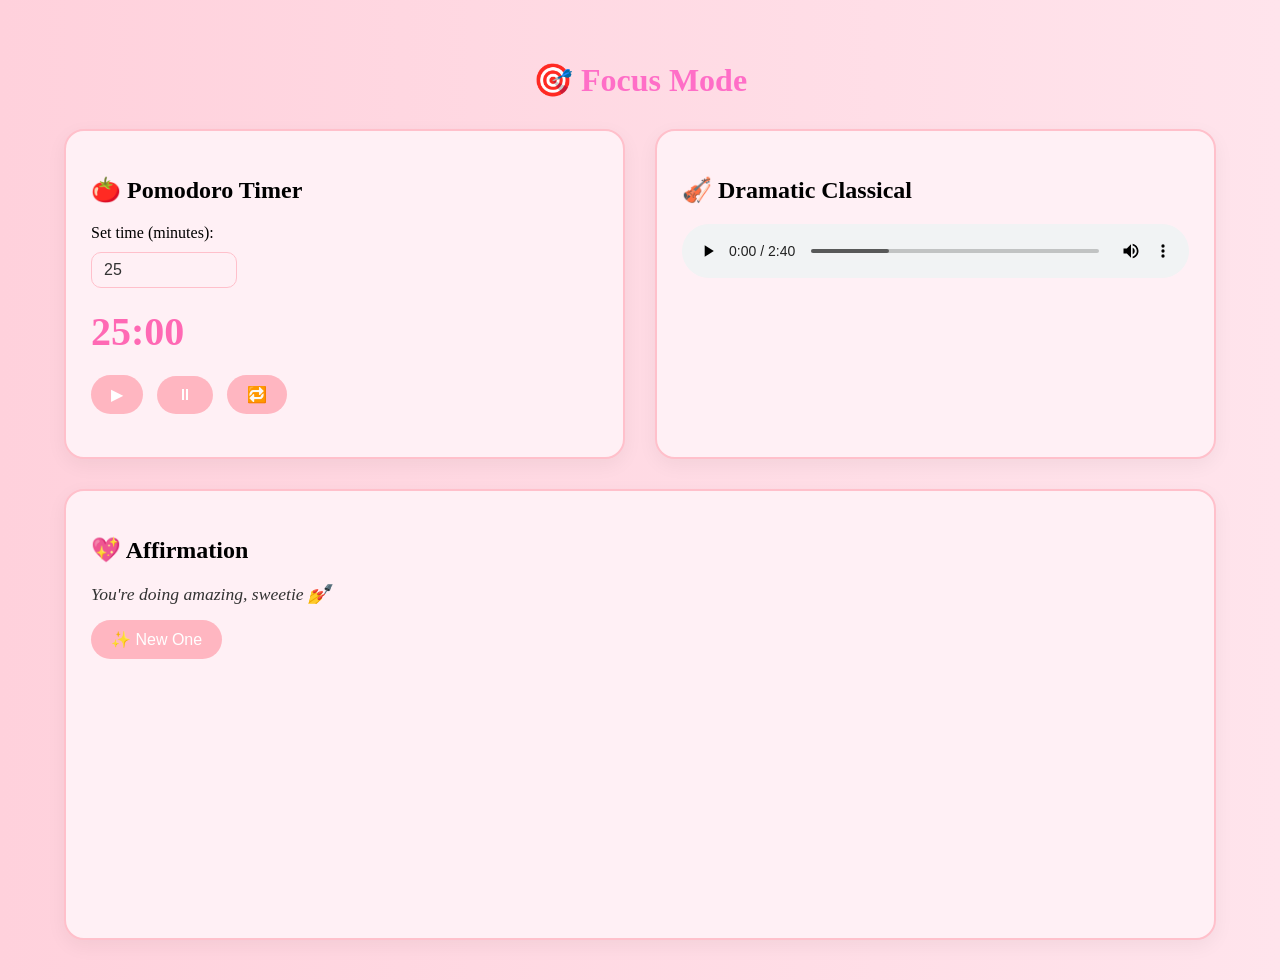
==== Sections/focus.html @ d80a9d2b "Initial commit" ====
<!DOCTYPE html>
<html lang="en">
<head>
  <meta charset="UTF-8" />
  <meta name="viewport" content="width=device-width, initial-scale=1.0"/>
  <title>Focus Zone 🎯</title>
  <link rel="stylesheet" href="../style.css">
</head>
<body class="focus-page">
  <h1 class="focus-heading">🎯 Focus Mode</h1>

  <div class="focus-row">
    <!-- 🍅 Pomodoro Timer -->
    <div class="focus-box" id="pomodoro">
      <h2>🍅 Pomodoro Timer</h2>
      <label for="customTime">Set time (minutes):</label>
      <input type="number" id="customTime" min="1" max="120" value="25" />
      <div class="timer-display">
        <span id="minutes">25</span>:<span id="seconds">00</span>
      </div>
      <div class="timer-controls">
        <button onclick="startPomodoro()">▶</button>
        <button onclick="pausePomodoro()">⏸</button>
        <button onclick="resetPomodoro()">🔁</button>
      </div>
    </div>

    <!-- 🎻 Vibe Music -->
    <div class="focus-box" id="vibe-music">
      <h2>🎻 Dramatic Classical</h2>
      <audio controls loop>
        <source src="../assets/dramatic-classical.mp3" type="audio/mp3" />
        Your browser does not support the audio element.
      </audio>
    </div>
  </div>

  <!-- 💖 Affirmation -->
  <div class="focus-box center-box" id="affirmation">
    <h2>💖 Affirmation</h2>
    <p id="affirmationText">You're doing amazing, sweetie 💅</p>
    <button onclick="newAffirmation()">✨ New One</button>
  </div>

  <script src="../script.js"></script>
</body>
</html>
---- style.css ----
/* ========== GENERAL PAGE SETUP ========== */
body {
  font-family: 'Comic Neue', cursive;
  background: linear-gradient(to right, #ffd1dc, #ffe4ec);
  margin: 0;
  padding: 40px 20px;
  display: flex;
  flex-direction: column;
  align-items: center;
  justify-content: flex-start;
  min-height: 100vh;
}

/* ========== COMMON ELEMENTS ========== */
.section-buttons {
  display: flex;
  flex-direction: column;
  gap: 15px;
  width: 100%;
  max-width: 400px;
}

.section-buttons button {
  padding: 15px;
  font-size: 1rem;
  border: none;
  border-radius: 20px;
  background-color: #ffb6c1;
  color: white;
  cursor: pointer;
  transition: background 0.3s ease;
}

.section-buttons button:hover {
  background-color: #ff69b4;
}

/* ========== TO-DO PAGE ========== */
body.todo-page {
  padding-top: 50px;
}

.app-container {
  background-color: rgba(255, 255, 255, 0.7);
  backdrop-filter: blur(10px);
  border-radius: 20px;
  padding: 30px 20px;
  width: 90%;
  max-width: 400px;
  box-shadow: 0px 10px 30px rgba(0,0,0,0.1);
  text-align: center;
}

.app-container h1 {
  font-size: 2em;
  color: #ff6ec7;
  margin-bottom: 20px;
  font-family: 'Comic Sans MS', cursive;
}

.input-area {
  display: flex;
  gap: 10px;
  margin-bottom: 20px;
}

.input-area input {
  flex: 1;
  padding: 12px;
  border: 2px solid #ffc0cb;
  border-radius: 30px;
  outline: none;
  font-size: 16px;
  background-color: #fff0f5;
}

.input-area button {
  padding: 0 15px;
  font-size: 22px;
  background-color: #ffb6c1;
  border: none;
  border-radius: 50%;
  cursor: pointer;
  color: white;
  transition: background 0.3s ease;
}

.input-area button:hover {
  background-color: #ff6ec7;
}

ul#taskList {
  list-style: none;
  padding: 0;
}

ul#taskList li {
  background-color: #fff;
  padding: 10px 15px;
  border-radius: 20px;
  margin-bottom: 10px;
  display: flex;
  justify-content: space-between;
  align-items: center;
  font-size: 16px;
  box-shadow: 0 4px 10px rgba(0,0,0,0.05);
  transition: all 0.3s ease;
}

ul#taskList li.completed {
  text-decoration: line-through;
  background-color: #d9f9e3;
  color: #aaa;
}

ul#taskList li button {
  background: none;
  border: none;
  font-size: 18px;
  cursor: pointer;
  color: #ff6961;
}

/* ========== NOTES PAGE ========== */
body.notes-page {
  padding: 40px 5%;
}

.notes-heading {
  font-size: 2em;
  color: #ff6ec7;
  margin-bottom: 20px;
  text-align: left;
}

#notesArea {
  width: 100%;
  height: 450px;
  padding: 20px;
  font-size: 16px;
  border: 2px solid #ffc0cb;
  border-radius: 20px;
  background-color: #fff0f5;
  resize: vertical;
  font-family: 'Comic Neue', cursive;
  color: #333;
  box-shadow: 0 8px 25px rgba(0, 0, 0, 0.05);
  margin-bottom: 30px;
}

.button-area {
  display: flex;
  justify-content: flex-start;
  gap: 15px;
}

.button-area button {
  padding: 12px 20px;
  font-size: 1rem;
  border: none;
  border-radius: 20px;
  background-color: #ffb6c1;
  color: white;
  cursor: pointer;
  transition: background 0.3s ease;
}

.button-area button:hover {
  background-color: #ff69b4;
}

/* ========== FOCUS PAGE STYLING ========== */
body.focus-page {
  padding: 40px 5%;
}

.focus-heading {
  font-size: 2em;
  color: #ff6ec7;
  margin-bottom: 30px;
  text-align: left;
}

.focus-row {
  display: flex;
  justify-content: space-between;
  gap: 30px;
  margin-bottom: 30px;
  width: 100%;
}

.focus-box {
  background-color: #fff0f5;
  border: 2px solid #ffc0cb;
  border-radius: 20px;
  padding: 25px;
  box-shadow: 0 6px 20px rgba(0,0,0,0.05);
  box-sizing: border-box;
  height: 330px;
  flex: 1 1 45%;
  min-width: 300px;
}

.center-box {
  width: 100%;
  height: 330px;
}

.timer-display {
  font-size: 2.5em;
  color: #ff69b4;
  font-weight: bold;
  margin: 20px 0;
}

.timer-controls button,
#affirmation button {
  background-color: #ffb6c1;
  color: white;
  border: none;
  border-radius: 20px;
  padding: 10px 20px;
  margin-right: 10px;
  cursor: pointer;
  transition: background 0.3s ease;
  font-size: 1rem;
}

.timer-controls button:hover,
#affirmation button:hover {
  background-color: #ff69b4;
}

#customTime {
  margin-top: 10px;
  padding: 8px 12px;
  border-radius: 10px;
  border: 1px solid #ffc0cb;
  width: 100%;
  max-width: 120px;
  font-size: 1rem;
  background-color: #fff0f5;
  color: #333;
  display: block;
}

#affirmationText {
  font-size: 1.1rem;
  margin: 15px 0;
  color: #333;
  font-style: italic;
}

audio {
  width: 100%;
  border-radius: 15px;
}
/* ====== TODAY PAGE ====== */
body {
  font-family: 'Comic Neue', cursive;
  background-color: #fff0f5;
  margin: 0;
  padding: 40px;
}

.page-title {
  text-align: center;
  font-size: 2.2rem;
  color: #ff69b4;
  margin-bottom: 30px;
}

.layout {
  display: flex;
  gap: 30px;
  justify-content: center;
  align-items: flex-start;
  flex-wrap: wrap;
}

.column {
  display: flex;
  flex-direction: column;
  gap: 20px;
}

.card {
  background: #ffeef5;
  border-radius: 20px;
  box-shadow: 0 4px 15px rgba(255, 192, 203, 0.5);
  padding: 1rem;
  width: 12cm;
  box-sizing: border-box;
}

.gratitude-box {
  height: 13.2cm;
}

.summary-box {
  width: calc(24cm + 30px); /* 2 columns + gap */
  height: 13cm;
  margin: 40px auto 0 auto;
}

.tracker-box,
.mood-box {
  height: 4cm;
}

textarea {
  width: 100%;
  height: 100%;
  padding: 10px;
  border: none;
  font-size: 1rem;
  resize: none;
  font-family: inherit;
  background: transparent;
  outline: none;
}

.tracker-control {
  display: flex;
  align-items: center;
  justify-content: center;
  gap: 10px;
  margin-top: 20px;
  font-size: 1.2rem;
}

.tracker-control button {
  background: #ffc0cb;
  border: none;
  border-radius: 10px;
  padding: 5px 15px;
  cursor: pointer;
  font-size: 1rem;
}

.mood-options {
  margin-top: 10px;
  display: flex;
  flex-wrap: wrap;
  gap: 10px;
}

.mood-options button {
  font-size: 24px;
  padding: 8px;
  background: #ffeef5;
  border: none;
  border-radius: 12px;
  cursor: pointer;
  transition: transform 0.2s ease;
}

.mood-options button:hover {
  transform: scale(1.1);
}

.button-row {
  margin-top: 40px;
  text-align: center;
  display: flex;
  justify-content: center;
  gap: 20px;
}

.button-row button {
  background-color: #ff99c8;
  color: white;
  border: none;
  padding: 12px 24px;
  font-size: 1rem;
  border-radius: 25px;
  cursor: pointer;
  transition: background 0.3s ease;
}

.button-row button:hover {
  background-color: #ff69b4;
}
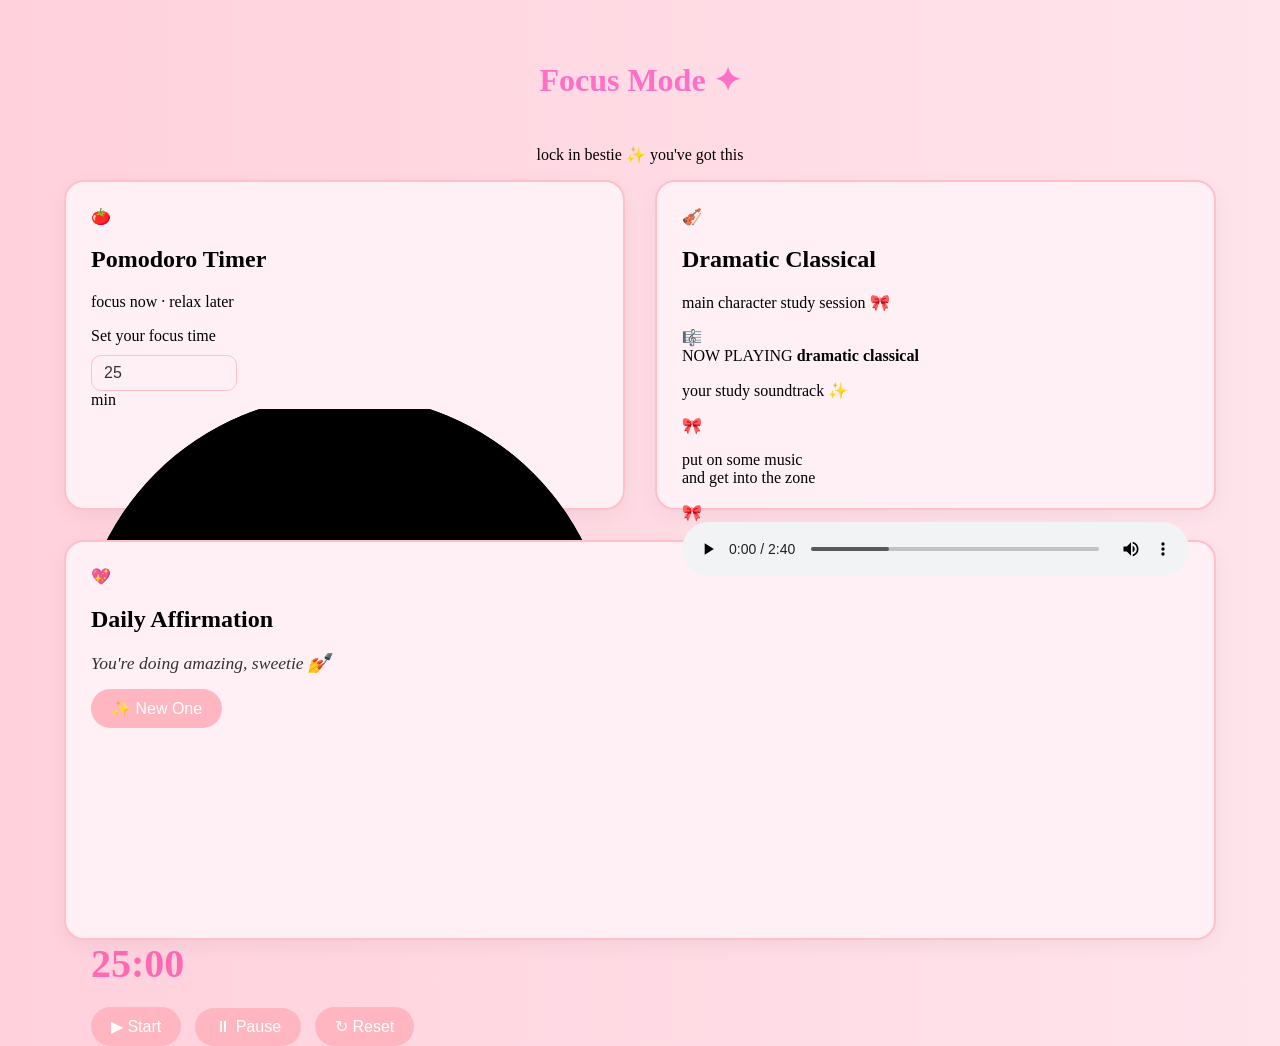
==== commit 654c2a61: "Update focus.html" ====
--- a/Sections/focus.html
+++ b/Sections/focus.html
@@ -1,47 +1,129 @@
 <!DOCTYPE html>
 <html lang="en">
 <head>
-  <meta charset="UTF-8" />
-  <meta name="viewport" content="width=device-width, initial-scale=1.0"/>
-  <title>Focus Zone 🎯</title>
+  <meta charset="UTF-8">
+  <meta name="viewport" content="width=device-width, initial-scale=1.0">
+  <title>Focus</title>
   <link rel="stylesheet" href="../style.css">
 </head>
 <body class="focus-page">
-  <h1 class="focus-heading">🎯 Focus Mode</h1>
-
+  <h1 class="focus-heading">Focus Mode ✦</h1>
+  <p class="focus-subtitle">
+    lock in bestie ✨ you've got this
+  </p>
   <div class="focus-row">
-    <!-- 🍅 Pomodoro Timer -->
-    <div class="focus-box" id="pomodoro">
-      <h2>🍅 Pomodoro Timer</h2>
-      <label for="customTime">Set time (minutes):</label>
-      <input type="number" id="customTime" min="1" max="120" value="25" />
-      <div class="timer-display">
-        <span id="minutes">25</span>:<span id="seconds">00</span>
+    <!-- 🍅 POMODORO TIMER -->
+    <div class="focus-box pomodoro-box" id="pomodoro">
+      <div class="box-icon">🍅</div>
+      <h2>Pomodoro Timer</h2>
+      <p class="box-subtitle">
+        focus now · relax later
+      </p>
+      <label for="customTime">
+        Set your focus time
+      </label>
+      <div class="time-input">
+        <input
+          type="number"
+          id="customTime"
+          min="1"
+          max="120"
+          value="25"
+        >
+        <span>min</span>
       </div>
+      <!-- TIMER PROGRESS RING -->
+      <div class="timer-ring">
+        <svg viewBox="0 0 220 220">
+          <circle
+            class="timer-ring-bg"
+            cx="110"
+            cy="110"
+            r="116"
+          ></circle>
+          <circle
+            class="timer-ring-progress"
+            id="timerProgress"
+            cx="110"
+            cy="110"
+            r="116"
+          ></circle>
+        </svg>
+        <div class="timer-display">
+          <span id="minutes">25</span>:<span id="seconds">00</span>
+        </div>
+      </div>
+      <!-- TIMER CONTROLS -->
       <div class="timer-controls">
-        <button onclick="startPomodoro()">▶</button>
-        <button onclick="pausePomodoro()">⏸</button>
-        <button onclick="resetPomodoro()">🔁</button>
+        <button onclick="startPomodoro()">
+          ▶ Start
+        </button>
+        <button onclick="pausePomodoro()">
+          ⏸ Pause
+        </button>
+        <button onclick="resetPomodoro()">
+          ↻ Reset
+        </button>
       </div>
     </div>
-
-    <!-- 🎻 Vibe Music -->
-    <div class="focus-box" id="vibe-music">
-      <h2>🎻 Dramatic Classical</h2>
+    <!-- 🎻 VIBE MUSIC -->
+    <div class="focus-box music-box" id="vibe-music">
+      <div class="box-icon">🎻</div>
+      <h2>Dramatic Classical</h2>
+      <p class="box-subtitle">
+        main character study session 🎀
+      </p>
+      <!-- MUSIC PLAYER -->
+      <div class="music-player">
+        <div class="vinyl">
+          <div class="vinyl-center">
+            🎼
+          </div>
+        </div>
+        <div class="now-playing">
+          <span>NOW PLAYING</span>
+          <strong>
+            dramatic classical
+          </strong>
+          <p>
+            your study soundtrack ✨
+          </p>
+        </div>
+      </div>
+      <!-- MUSIC MESSAGE -->
+      <div class="music-message">
+        <span>🎀</span>
+        <p>
+          put on some music<br>
+          and get into the zone
+        </p>
+        <span>🎀</span>
+      </div>
+      <!-- AUDIO -->
       <audio controls loop>
-        <source src="../assets/dramatic-classical.mp3" type="audio/mp3" />
+        <source
+          src="../assets/dramatic-classical.mp3"
+          type="audio/mp3"
+        >
         Your browser does not support the audio element.
       </audio>
     </div>
   </div>
-
-  <!-- 💖 Affirmation -->
+  <!-- 💖 AFFIRMATION -->
   <div class="focus-box center-box" id="affirmation">
-    <h2>💖 Affirmation</h2>
-    <p id="affirmationText">You're doing amazing, sweetie 💅</p>
-    <button onclick="newAffirmation()">✨ New One</button>
+    <div class="box-icon">
+      💖
+    </div>
+    <h2>
+      Daily Affirmation
+    </h2>
+    <p id="affirmationText">
+      You're doing amazing, sweetie 💅
+    </p>
+    <button onclick="newAffirmation()">
+      ✨ New One
+    </button>
   </div>
-
   <script src="../script.js"></script>
 </body>
 </html>
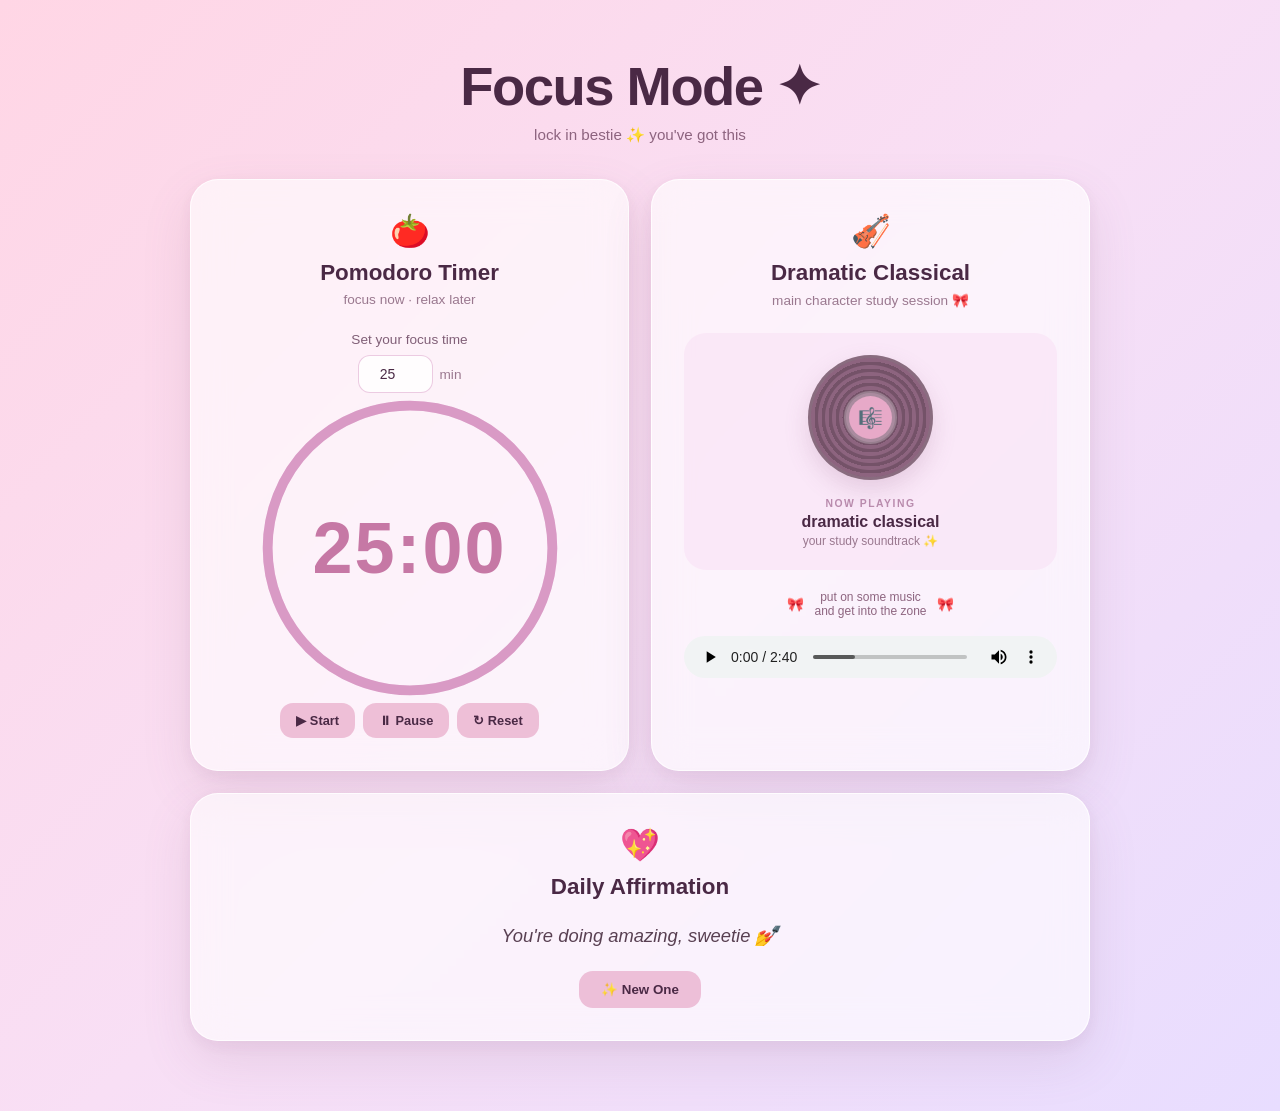
==== commit b1d8bd1c: "updated styling and page designs" ====
--- a/Sections/focus.html
+++ b/Sections/focus.html
@@ -1,28 +1,44 @@
 <!DOCTYPE html>
 <html lang="en">
+
 <head>
   <meta charset="UTF-8">
   <meta name="viewport" content="width=device-width, initial-scale=1.0">
+
   <title>Focus</title>
+
   <link rel="stylesheet" href="../style.css">
 </head>
+
 <body class="focus-page">
+
   <h1 class="focus-heading">Focus Mode ✦</h1>
+
   <p class="focus-subtitle">
     lock in bestie ✨ you've got this
   </p>
+
+
   <div class="focus-row">
+
     <!-- 🍅 POMODORO TIMER -->
+
     <div class="focus-box pomodoro-box" id="pomodoro">
+
       <div class="box-icon">🍅</div>
+
       <h2>Pomodoro Timer</h2>
+
       <p class="box-subtitle">
         focus now · relax later
       </p>
+
       <label for="customTime">
         Set your focus time
       </label>
+
       <div class="time-input">
+
         <input
           type="number"
           id="customTime"
@@ -30,17 +46,25 @@
           max="120"
           value="25"
         >
+
         <span>min</span>
-      </div>
+
+      </div>
+
+
       <!-- TIMER PROGRESS RING -->
+
       <div class="timer-ring">
+
         <svg viewBox="0 0 220 220">
+
           <circle
             class="timer-ring-bg"
             cx="110"
             cy="110"
             r="116"
           ></circle>
+
           <circle
             class="timer-ring-progress"
             id="timerProgress"
@@ -48,82 +72,144 @@
             cy="110"
             r="116"
           ></circle>
+
         </svg>
+
+
         <div class="timer-display">
+
           <span id="minutes">25</span>:<span id="seconds">00</span>
+
         </div>
-      </div>
+
+      </div>
+
+
       <!-- TIMER CONTROLS -->
+
       <div class="timer-controls">
+
         <button onclick="startPomodoro()">
           ▶ Start
         </button>
+
         <button onclick="pausePomodoro()">
           ⏸ Pause
         </button>
+
         <button onclick="resetPomodoro()">
           ↻ Reset
         </button>
-      </div>
+
+      </div>
+
     </div>
+
+
+
     <!-- 🎻 VIBE MUSIC -->
+
     <div class="focus-box music-box" id="vibe-music">
+
       <div class="box-icon">🎻</div>
+
       <h2>Dramatic Classical</h2>
+
       <p class="box-subtitle">
         main character study session 🎀
       </p>
+
+
       <!-- MUSIC PLAYER -->
+
       <div class="music-player">
+
         <div class="vinyl">
+
           <div class="vinyl-center">
             🎼
           </div>
+
         </div>
+
+
         <div class="now-playing">
+
           <span>NOW PLAYING</span>
+
           <strong>
             dramatic classical
           </strong>
+
           <p>
             your study soundtrack ✨
           </p>
+
         </div>
-      </div>
+
+      </div>
+
+
       <!-- MUSIC MESSAGE -->
+
       <div class="music-message">
+
         <span>🎀</span>
+
         <p>
           put on some music<br>
           and get into the zone
         </p>
+
         <span>🎀</span>
-      </div>
+
+      </div>
+
+
       <!-- AUDIO -->
+
       <audio controls loop>
+
         <source
           src="../assets/dramatic-classical.mp3"
           type="audio/mp3"
         >
+
         Your browser does not support the audio element.
+
       </audio>
+
     </div>
+
   </div>
+
+
+
   <!-- 💖 AFFIRMATION -->
+
   <div class="focus-box center-box" id="affirmation">
+
     <div class="box-icon">
       💖
     </div>
+
     <h2>
       Daily Affirmation
     </h2>
+
     <p id="affirmationText">
       You're doing amazing, sweetie 💅
     </p>
+
     <button onclick="newAffirmation()">
       ✨ New One
     </button>
+
   </div>
+
+
   <script src="../script.js"></script>
+
 </body>
-</html>
+
+</html>
--- a/style.css
+++ b/style.css
@@ -1,7 +1,7 @@
 /* ========== GENERAL PAGE SETUP ========== */
 body {
-  font-family: 'Comic Neue', cursive;
-  background: linear-gradient(to right, #ffd1dc, #ffe4ec);
+  font-family: 'Poppins', sans-serif;
+  background: linear-gradient(135deg, #ffd6e5, #f8dff5, #e8ddff);
   margin: 0;
   padding: 40px 20px;
   display: flex;
@@ -9,376 +9,1797 @@
   align-items: center;
   justify-content: flex-start;
   min-height: 100vh;
-}
-
-/* ========== COMMON ELEMENTS ========== */
-.section-buttons {
-  display: flex;
-  flex-direction: column;
-  gap: 15px;
+  box-sizing: border-box;
+}
+
+/* ========== HOMEPAGE ========== */
+.home-page {
+  position: relative;
+  overflow-x: hidden;
+  padding-top: 90px;
+  background:
+    radial-gradient(circle at 15% 20%, rgba(255, 182, 193, 0.45), transparent 30%),
+    radial-gradient(circle at 85% 15%, rgba(214, 190, 255, 0.45), transparent 30%),
+    radial-gradient(circle at 50% 90%, rgba(255, 205, 225, 0.5), transparent 35%),
+    linear-gradient(135deg, #fff1f6, #f9ecfa, #eeeaff);
+}
+
+/* ========== HOMEPAGE GREETING ========== */
+.home-page .greeting {
+  font-family: 'Poppins', sans-serif;
+  font-size: clamp(2.4rem, 6vw, 4.2rem);
+  font-weight: 700;
+  color: #4a2945;
+  text-align: center;
+  margin-bottom: 10px;
+  letter-spacing: -1px;
+  animation: fadeUp 0.7s ease;
+}
+
+.home-page .aesthetic {
+  font-family: 'Poppins', sans-serif;
+  font-size: 1rem;
+  color: #8d647f;
+  text-align: center;
+  margin-bottom: 45px;
+  animation: fadeUp 0.9s ease;
+}
+
+/* ========== HOMEPAGE SECTION BUTTONS ========== */
+.home-page .section-buttons {
+  display: grid;
+  grid-template-columns: repeat(2, minmax(260px, 1fr));
+  gap: 20px;
   width: 100%;
-  max-width: 400px;
-}
-
-.section-buttons button {
-  padding: 15px;
-  font-size: 1rem;
-  border: none;
-  border-radius: 20px;
-  background-color: #ffb6c1;
-  color: white;
+  max-width: 760px;
+  animation: fadeUp 1s ease;
+}
+
+.home-page .section-buttons button {
+  position: relative;
+  min-height: 125px;
+  padding: 25px;
+  border: 1px solid rgba(255, 255, 255, 0.8);
+  border-radius: 24px;
+  background: rgba(255, 255, 255, 0.58);
+  backdrop-filter: blur(14px);
+  -webkit-backdrop-filter: blur(14px);
+  box-shadow: 0 12px 30px rgba(145, 92, 130, 0.12);
+  color: #4a2945;
+  font-family: 'Poppins', sans-serif;
+  font-size: 1.05rem;
+  font-weight: 600;
   cursor: pointer;
-  transition: background 0.3s ease;
-}
-
-.section-buttons button:hover {
-  background-color: #ff69b4;
+  transition: all 0.3s ease;
+}
+
+.home-page .section-buttons button:hover {
+  transform: translateY(-6px);
+  background: rgba(255, 255, 255, 0.8);
+  box-shadow: 0 18px 35px rgba(145, 92, 130, 0.2);
+}
+
+.home-page .section-buttons button:active {
+  transform: translateY(-2px);
+}
+
+/* ========== HOMEPAGE ANIMATION ========== */
+@keyframes fadeUp {
+  from {
+    opacity: 0;
+    transform: translateY(15px);
+  }
+
+  to {
+    opacity: 1;
+    transform: translateY(0);
+  }
+}
+
+/* ========== HOMEPAGE MOBILE ========== */
+@media (max-width: 650px) {
+  .home-page {
+    padding-top: 60px;
+  }
+
+  .home-page .greeting {
+    font-size: 2.3rem;
+  }
+
+  .home-page .aesthetic {
+    margin-bottom: 30px;
+  }
+
+  .home-page .section-buttons {
+    grid-template-columns: 1fr;
+    max-width: 420px;
+  }
+
+  .home-page .section-buttons button {
+    min-height: 100px;
+  }
 }
 
 /* ========== TO-DO PAGE ========== */
 body.todo-page {
-  padding-top: 50px;
-}
-
-.app-container {
-  background-color: rgba(255, 255, 255, 0.7);
-  backdrop-filter: blur(10px);
-  border-radius: 20px;
-  padding: 30px 20px;
+  padding-top: 70px;
+  padding-bottom: 70px;
+}
+
+/* ========== MAIN TASK CARD ========== */
+.todo-page .app-container {
+  position: relative;
   width: 90%;
-  max-width: 400px;
-  box-shadow: 0px 10px 30px rgba(0,0,0,0.1);
+  max-width: 650px;
+  padding: 42px 38px;
+  box-sizing: border-box;
+
+  background: rgba(255, 255, 255, 0.62);
+  backdrop-filter: blur(18px);
+  -webkit-backdrop-filter: blur(18px);
+
+  border: 1px solid rgba(255, 255, 255, 0.8);
+  border-radius: 30px;
+
+  box-shadow:
+    0 20px 50px rgba(145, 92, 130, 0.14),
+    0 5px 15px rgba(145, 92, 130, 0.08);
+
   text-align: center;
-}
-
-.app-container h1 {
-  font-size: 2em;
-  color: #ff6ec7;
-  margin-bottom: 20px;
-  font-family: 'Comic Sans MS', cursive;
-}
-
-.input-area {
-  display: flex;
-  gap: 10px;
-  margin-bottom: 20px;
-}
-
-.input-area input {
+  animation: todoFadeUp 0.7s ease;
+}
+
+/* ========== DECORATIVE DETAILS ========== */
+.todo-page .app-container::before {
+  content: "✦";
+  position: absolute;
+  top: 22px;
+  left: 28px;
+  font-size: 22px;
+  color: #d99ac5;
+  animation: floatStar 3s ease-in-out infinite;
+}
+
+.todo-page .app-container::after {
+  content: "♡";
+  position: absolute;
+  top: 25px;
+  right: 30px;
+  font-size: 24px;
+  color: #e5a6c7;
+  animation: floatStar 3.5s ease-in-out infinite;
+}
+
+/* ========== HEADING ========== */
+.todo-page .app-container h1 {
+  margin: 5px 0 8px;
+
+  font-family: 'Poppins', sans-serif;
+  font-size: clamp(2rem, 5vw, 3rem);
+  font-weight: 700;
+  letter-spacing: -1px;
+
+  color: #4a2945;
+}
+
+/* ========== SMALL SUBTITLE ========== */
+.todo-page .app-container h1::after {
+  content: " ✨";
+  font-size: 0.65em;
+  color: #d99ac5;
+}
+
+/* ========== INPUT AREA ========== */
+.todo-page .input-area {
+  display: flex;
+  gap: 12px;
+  margin: 28px 0 25px;
+  width: 100%;
+}
+
+/* INPUT */
+.todo-page .input-area input {
   flex: 1;
-  padding: 12px;
-  border: 2px solid #ffc0cb;
-  border-radius: 30px;
+  min-width: 0;
+
+  padding: 15px 20px;
+
+  border: 1.5px solid rgba(217, 154, 197, 0.5);
+  border-radius: 18px;
+
   outline: none;
-  font-size: 16px;
-  background-color: #fff0f5;
-}
-
-.input-area button {
-  padding: 0 15px;
-  font-size: 22px;
-  background-color: #ffb6c1;
+
+  background: rgba(255, 255, 255, 0.75);
+  color: #4a2945;
+
+  font-family: 'Poppins', sans-serif;
+  font-size: 14px;
+
+  box-sizing: border-box;
+
+  transition: all 0.25s ease;
+}
+
+.todo-page .input-area input::placeholder {
+  color: #aa879f;
+}
+
+.todo-page .input-area input:focus {
+  border-color: #d99ac5;
+  background: rgba(255, 255, 255, 0.95);
+
+  box-shadow: 0 0 0 4px rgba(217, 154, 197, 0.12);
+}
+
+/* PLUS BUTTON */
+.todo-page .input-area button {
+  width: 52px;
+  height: 52px;
+  flex-shrink: 0;
+
+  padding: 0;
+
   border: none;
-  border-radius: 50%;
+  border-radius: 17px;
+
+  background: linear-gradient(135deg, #e7a9c8, #c99bdc);
+
+  color: white;
+
+  font-size: 25px;
+  font-weight: 500;
+
   cursor: pointer;
-  color: white;
-  transition: background 0.3s ease;
-}
-
-.input-area button:hover {
-  background-color: #ff6ec7;
-}
-
-ul#taskList {
+
+  box-shadow: 0 8px 18px rgba(201, 155, 220, 0.25);
+
+  transition: all 0.25s ease;
+}
+
+.todo-page .input-area button:hover {
+  transform: translateY(-3px) rotate(4deg);
+  box-shadow: 0 12px 24px rgba(201, 155, 220, 0.35);
+}
+
+.todo-page .input-area button:active {
+  transform: translateY(0) scale(0.95);
+}
+
+/* ========== TASK LIST ========== */
+.todo-page ul#taskList {
   list-style: none;
   padding: 0;
-}
-
-ul#taskList li {
-  background-color: #fff;
-  padding: 10px 15px;
-  border-radius: 20px;
-  margin-bottom: 10px;
+  margin: 0;
+
+  display: flex;
+  flex-direction: column;
+  gap: 12px;
+
+  text-align: left;
+}
+
+/* INDIVIDUAL TASK */
+.todo-page ul#taskList li {
+  min-height: 55px;
+  box-sizing: border-box;
+
+  margin: 0;
+  padding: 12px 15px 12px 18px;
+
   display: flex;
   justify-content: space-between;
   align-items: center;
-  font-size: 16px;
-  box-shadow: 0 4px 10px rgba(0,0,0,0.05);
-  transition: all 0.3s ease;
-}
-
-ul#taskList li.completed {
+  gap: 12px;
+
+  background: rgba(255, 255, 255, 0.72);
+
+  border: 1px solid rgba(255, 255, 255, 0.8);
+  border-radius: 18px;
+
+  color: #594052;
+
+  font-family: 'Poppins', sans-serif;
+  font-size: 14px;
+
+  box-shadow: 0 6px 18px rgba(145, 92, 130, 0.08);
+
+  transition: all 0.25s ease;
+}
+
+.todo-page ul#taskList li:hover {
+  transform: translateX(4px);
+
+  background: rgba(255, 255, 255, 0.9);
+
+  box-shadow: 0 9px 22px rgba(145, 92, 130, 0.13);
+}
+
+/* ========== TASK BUTTONS ========== */
+.todo-page ul#taskList li button {
+  border: none;
+  background: transparent;
+
+  font-size: 18px;
+
+  cursor: pointer;
+
+  padding: 5px;
+
+  transition: all 0.2s ease;
+}
+
+.todo-page ul#taskList li button:hover {
+  transform: scale(1.2);
+}
+
+/* ========== COMPLETED TASK ========== */
+
+.todo-page ul#taskList li.completed {
   text-decoration: line-through;
-  background-color: #d9f9e3;
-  color: #aaa;
-}
-
-ul#taskList li button {
-  background: none;
-  border: none;
-  font-size: 18px;
-  cursor: pointer;
-  color: #ff6961;
+
+  background: rgba(221, 247, 232, 0.72);
+
+  color: #9baba2;
+
+  opacity: 0.85;
+}
+
+/* ========== ANIMATIONS ========== */
+@keyframes todoFadeUp {
+  from {
+    opacity: 0;
+    transform: translateY(20px);
+  }
+
+  to {
+    opacity: 1;
+    transform: translateY(0);
+  }
+}
+
+@keyframes floatStar {
+  0%, 100% {
+    transform: translateY(0);
+  }
+
+  50% {
+    transform: translateY(-5px);
+  }
+}
+
+/* ========== MOBILE ========== */
+@media (max-width: 650px) {
+  body.todo-page {
+    padding-top: 45px;
+  }
+
+  .todo-page .app-container {
+    width: 94%;
+    padding: 35px 20px;
+    border-radius: 25px;
+  }
+
+  .todo-page .app-container h1 {
+    font-size: 2rem;
+  }
+
+  .todo-page .input-area {
+    gap: 8px;
+  }
+
+  .todo-page .input-area input {
+    padding: 14px 15px;
+  }
+
+  .todo-page .input-area button {
+    width: 48px;
+    height: 48px;
+  }
 }
 
 /* ========== NOTES PAGE ========== */
 body.notes-page {
-  padding: 40px 5%;
-}
-
-.notes-heading {
-  font-size: 2em;
-  color: #ff6ec7;
-  margin-bottom: 20px;
+  padding-top: 55px;
+  padding-bottom: 60px;
+}
+
+.notes-page .notes-heading {
+  margin: 0 0 25px;
+  font-family: 'Poppins', sans-serif;
+  font-size: clamp(2rem, 5vw, 3rem);
+  font-weight: 700;
+  color: #4a2945;
+  letter-spacing: -1px;
+}
+
+/* ========== NOTES EDITOR ========== */
+.notes-page .notes-editor {
+  width: 92%;
+  max-width: 900px;
+  background: rgba(255, 255, 255, 0.62);
+  backdrop-filter: blur(18px);
+  -webkit-backdrop-filter: blur(18px);
+  border: 1px solid rgba(255, 255, 255, 0.8);
+  border-radius: 28px;
+  padding: 18px;
+  box-sizing: border-box;
+  box-shadow:
+    0 20px 50px rgba(145, 92, 130, 0.14),
+    0 5px 15px rgba(145, 92, 130, 0.08);
+}
+
+/* ========== NOTES TOOLBAR ========== */
+.notes-page .notes-toolbar {
+  display: flex;
+  flex-wrap: wrap;
+  align-items: center;
+  gap: 8px;
+  padding: 10px;
+  margin-bottom: 15px;
+  background: rgba(255, 255, 255, 0.55);
+  border-radius: 18px;
+}
+
+.notes-page .toolbar-group {
+  display: flex;
+  align-items: center;
+  gap: 4px;
+  padding: 3px;
+  background: rgba(255, 255, 255, 0.5);
+  border-radius: 12px;
+}
+
+.notes-page .toolbar-group button,
+.notes-page .toolbar-group select {
+  height: 34px;
+  border: none;
+  border-radius: 9px;
+  background: transparent;
+  color: #594052;
+  font-family: 'Poppins', sans-serif;
+  font-size: 12px;
+  cursor: pointer;
+  transition: all 0.2s ease;
+}
+
+.notes-page .toolbar-group button {
+  min-width: 34px;
+  padding: 5px 8px;
+}
+
+.notes-page .toolbar-group select {
+  padding: 0 8px;
+  outline: none;
+}
+
+.notes-page .toolbar-group button:hover,
+.notes-page .toolbar-group select:hover {
+  background: rgba(231, 169, 200, 0.25);
+  transform: translateY(-1px);
+}
+
+.notes-page .toolbar-group button:active {
+  transform: scale(0.94);
+}
+
+/* ========== COLOR PALETTE ========== */
+.notes-page .color-picker,
+.notes-page .emoji-picker {
+  position: relative;
+}
+
+.notes-page .color-palette,
+.notes-page .emoji-palette {
+  display: none;
+  position: absolute;
+  top: 42px;
+  left: 0;
+  z-index: 20;
+  padding: 10px;
+  background: rgba(255, 255, 255, 0.95);
+  border: 1px solid rgba(255, 255, 255, 0.9);
+  border-radius: 15px;
+  box-shadow: 0 12px 30px rgba(145, 92, 130, 0.18);
+}
+
+.notes-page .color-picker:hover .color-palette,
+.notes-page .emoji-picker:hover .emoji-palette {
+  display: grid;
+}
+
+.notes-page .color-palette {
+  grid-template-columns: repeat(4, 28px);
+  gap: 7px;
+}
+
+.notes-page .color-palette button {
+  width: 28px;
+  height: 28px;
+  min-width: 28px;
+  padding: 0;
+  border-radius: 50%;
+  border: 2px solid white;
+  box-shadow: 0 2px 6px rgba(0, 0, 0, 0.12);
+}
+
+.notes-page .color-palette button:hover {
+  transform: scale(1.15);
+}
+
+/* ========== EMOJI PALETTE ========== */
+.notes-page .emoji-palette {
+  grid-template-columns: repeat(5, 35px);
+  gap: 5px;
+}
+
+.notes-page .emoji-palette button {
+  min-width: 35px;
+  font-size: 18px;
+  padding: 4px;
+}
+
+/* ========== WRITING AREA ========== */
+.notes-page #notesArea {
+  width: 100%;
+  min-height: 500px;
+  padding: 28px;
+  box-sizing: border-box;
+  background: rgba(255, 255, 255, 0.82);
+  border: 1px solid rgba(217, 154, 197, 0.25);
+  border-radius: 20px;
+  outline: none;
+  color: #4a2945;
+  font-family: 'Poppins', sans-serif;
+  font-size: 16px;
+  line-height: 1.8;
   text-align: left;
-}
-
-#notesArea {
+  overflow-y: auto;
+}
+
+.notes-page #notesArea:focus {
+  border-color: rgba(217, 154, 197, 0.55);
+  box-shadow: 0 0 0 4px rgba(217, 154, 197, 0.08);
+}
+
+.notes-page #notesArea:empty::before {
+  content: attr(data-placeholder);
+  color: #b79bab;
+  pointer-events: none;
+}
+
+/* ========== HEADINGS INSIDE NOTES ========== */
+.notes-page #notesArea h1 {
+  font-size: 2rem;
+  color: #4a2945;
+}
+
+.notes-page #notesArea h2 {
+  font-size: 1.6rem;
+  color: #594052;
+}
+
+.notes-page #notesArea h3 {
+  font-size: 1.3rem;
+  color: #6d5065;
+}
+
+.notes-page #notesArea h4 {
+  font-size: 1.1rem;
+  color: #805f77;
+}
+
+/* ========== NOTE LISTS ========== */
+.notes-page #notesArea ul,
+.notes-page #notesArea ol {
+  padding-left: 28px;
+}
+
+/* ========== SAVE / CLEAR BUTTONS ========== */
+.notes-page .button-area {
+  display: flex;
+  justify-content: center;
+  gap: 12px;
+  margin-top: 18px;
+}
+
+.notes-page .button-area button {
+  padding: 11px 22px;
+  border: none;
+  border-radius: 14px;
+  background: rgba(231, 169, 200, 0.65);
+  color: #4a2945;
+  font-family: 'Poppins', sans-serif;
+  font-weight: 600;
+  cursor: pointer;
+  transition: all 0.25s ease;
+}
+
+.notes-page .button-area button:hover {
+  transform: translateY(-2px);
+  background: rgba(231, 169, 200, 0.9);
+  box-shadow: 0 8px 18px rgba(145, 92, 130, 0.15);
+}
+
+/* ========== NOTES MOBILE ========== */
+@media (max-width: 650px) {
+  body.notes-page {
+    padding-top: 35px;
+  }
+
+  .notes-page .notes-editor {
+    width: 96%;
+    padding: 12px;
+    border-radius: 22px;
+  }
+
+  .notes-page .notes-toolbar {
+    gap: 5px;
+  }
+
+  .notes-page #notesArea {
+    min-height: 450px;
+    padding: 20px;
+  }
+
+}
+  
+/* ========== FOCUS PAGE ========== */
+
+body.focus-page {
+  padding: 55px 20px 70px;
+  box-sizing: border-box;
+}
+
+
+/* ========== HEADING ========== */
+
+.focus-page .focus-heading {
+  margin: 0 0 8px;
+  font-family: 'Poppins', sans-serif;
+  font-size: clamp(2.4rem, 5vw, 3.4rem);
+  font-weight: 600;
+  color: #4a2945;
+  text-align: center;
+  letter-spacing: -1.5px;
+  animation: focusFadeUp 0.6s ease;
+}
+
+.focus-page .focus-subtitle {
+  margin: 0 0 35px;
+  color: #8d647f;
+  font-family: 'Poppins', sans-serif;
+  font-size: 0.95rem;
+  text-align: center;
+  animation: focusFadeUp 0.8s ease;
+}
+
+
+/* ========== MAIN CARDS ========== */
+
+.focus-page .focus-row {
+  display: grid;
+  grid-template-columns: repeat(2, minmax(0, 1fr));
+  gap: 22px;
   width: 100%;
-  height: 450px;
-  padding: 20px;
-  font-size: 16px;
-  border: 2px solid #ffc0cb;
-  border-radius: 20px;
-  background-color: #fff0f5;
-  resize: vertical;
-  font-family: 'Comic Neue', cursive;
-  color: #333;
-  box-shadow: 0 8px 25px rgba(0, 0, 0, 0.05);
-  margin-bottom: 30px;
-}
-
-.button-area {
-  display: flex;
-  justify-content: flex-start;
-  gap: 15px;
-}
-
-.button-area button {
-  padding: 12px 20px;
-  font-size: 1rem;
-  border: none;
-  border-radius: 20px;
-  background-color: #ffb6c1;
-  color: white;
-  cursor: pointer;
-  transition: background 0.3s ease;
-}
-
-.button-area button:hover {
-  background-color: #ff69b4;
-}
-
-/* ========== FOCUS PAGE STYLING ========== */
-body.focus-page {
-  padding: 40px 5%;
-}
-
-.focus-heading {
-  font-size: 2em;
-  color: #ff6ec7;
-  margin-bottom: 30px;
-  text-align: left;
-}
-
-.focus-row {
-  display: flex;
-  justify-content: space-between;
-  gap: 30px;
-  margin-bottom: 30px;
-  width: 100%;
-}
-
-.focus-box {
-  background-color: #fff0f5;
-  border: 2px solid #ffc0cb;
-  border-radius: 20px;
-  padding: 25px;
-  box-shadow: 0 6px 20px rgba(0,0,0,0.05);
+  max-width: 900px;
+  margin: 0 auto 22px;
+  animation: focusFadeUp 0.9s ease;
+}
+
+.focus-page .focus-box {
+  position: relative;
   box-sizing: border-box;
-  height: 330px;
-  flex: 1 1 45%;
-  min-width: 300px;
-}
-
-.center-box {
-  width: 100%;
-  height: 330px;
-}
-
-.timer-display {
-  font-size: 2.5em;
-  color: #ff69b4;
-  font-weight: bold;
-  margin: 20px 0;
-}
-
-.timer-controls button,
-#affirmation button {
-  background-color: #ffb6c1;
-  color: white;
-  border: none;
-  border-radius: 20px;
-  padding: 10px 20px;
-  margin-right: 10px;
-  cursor: pointer;
-  transition: background 0.3s ease;
-  font-size: 1rem;
-}
-
-.timer-controls button:hover,
-#affirmation button:hover {
-  background-color: #ff69b4;
-}
-
-#customTime {
-  margin-top: 10px;
-  padding: 8px 12px;
-  border-radius: 10px;
-  border: 1px solid #ffc0cb;
-  width: 100%;
-  max-width: 120px;
-  font-size: 1rem;
-  background-color: #fff0f5;
-  color: #333;
+  padding: 32px;
+  background: rgba(255, 255, 255, 0.62);
+  backdrop-filter: blur(18px);
+  -webkit-backdrop-filter: blur(18px);
+  border: 1px solid rgba(255, 255, 255, 0.8);
+  border-radius: 28px;
+  box-shadow:
+    0 20px 50px rgba(145, 92, 130, 0.14),
+    0 5px 15px rgba(145, 92, 130, 0.08);
+  transition: all 0.3s ease;
+}
+
+.focus-page .focus-box:hover {
+  transform: translateY(-4px);
+  box-shadow:
+    0 25px 55px rgba(145, 92, 130, 0.18),
+    0 8px 20px rgba(145, 92, 130, 0.1);
+}
+
+
+/* ========== CARD CONTENT ========== */
+
+.focus-page .box-icon {
+  font-size: 2rem;
+  margin-bottom: 10px;
+}
+
+.focus-page .focus-box h2 {
+  margin: 0;
+  font-family: 'Poppins', sans-serif;
+  font-size: 1.4rem;
+  color: #4a2945;
+}
+
+.focus-page .box-subtitle {
+  margin: 6px 0 25px;
+  color: #9a788f;
+  font-family: 'Poppins', sans-serif;
+  font-size: 0.85rem;
+}
+
+
+/* ========== POMODORO ========== */
+
+.focus-page .pomodoro-box {
+  text-align: center;
+}
+
+.focus-page .pomodoro-box label {
   display: block;
-}
-
-#affirmationText {
-  font-size: 1.1rem;
-  margin: 15px 0;
-  color: #333;
-  font-style: italic;
-}
-
-audio {
-  width: 100%;
-  border-radius: 15px;
-}
-/* ====== TODAY PAGE ====== */
-body {
-  font-family: 'Comic Neue', cursive;
-  background-color: #fff0f5;
-  margin: 0;
-  padding: 40px;
-}
-
-.page-title {
+  margin-bottom: 8px;
+  color: #805f77;
+  font-family: 'Poppins', sans-serif;
+  font-size: 0.85rem;
+}
+
+.focus-page .time-input {
+  display: flex;
+  justify-content: center;
+  align-items: center;
+  gap: 7px;
+}
+
+.focus-page #customTime {
+  width: 75px;
+  padding: 10px 12px;
+  box-sizing: border-box;
+  border: 1px solid rgba(217, 154, 197, 0.5);
+  border-radius: 12px;
+  outline: none;
+  background: rgba(255, 255, 255, 0.8);
+  color: #4a2945;
+  font-family: 'Poppins', sans-serif;
+  font-size: 14px;
   text-align: center;
-  font-size: 2.2rem;
-  color: #ff69b4;
-  margin-bottom: 30px;
-}
-
-.layout {
-  display: flex;
-  gap: 30px;
-  justify-content: center;
-  align-items: flex-start;
-  flex-wrap: wrap;
-}
-
-.column {
-  display: flex;
-  flex-direction: column;
-  gap: 20px;
-}
-
-.card {
-  background: #ffeef5;
-  border-radius: 20px;
-  box-shadow: 0 4px 15px rgba(255, 192, 203, 0.5);
-  padding: 1rem;
-  width: 12cm;
-  box-sizing: border-box;
-}
-
-.gratitude-box {
-  height: 13.2cm;
-}
-
-.summary-box {
-  width: calc(24cm + 30px); /* 2 columns + gap */
-  height: 13cm;
-  margin: 40px auto 0 auto;
-}
-
-.tracker-box,
-.mood-box {
-  height: 4cm;
-}
-
-textarea {
+}
+
+.focus-page #customTime:focus {
+  border-color: #d99ac5;
+  box-shadow: 0 0 0 4px rgba(217, 154, 197, 0.1);
+}
+
+.focus-page .time-input span {
+  color: #9a788f;
+  font-size: 0.85rem;
+}
+
+
+/* ========== TIMER PROGRESS RING ========== */
+
+.focus-page .timer-ring {
+  position: relative;
+  width: 270px;
+  height: 270px;
+  margin: 20px auto;
+}
+
+.focus-page .timer-ring svg {
   width: 100%;
   height: 100%;
-  padding: 10px;
+  transform: rotate(-90deg);
+  overflow: visible;
+}
+
+.focus-page .timer-ring circle {
+  fill: none;
+  stroke-width: 8;
+}
+
+.focus-page .timer-ring-bg {
+  stroke: rgba(217, 154, 197, 0.18);
+}
+
+.focus-page .timer-ring-progress {
+  stroke: #d99ac5;
+  stroke-linecap: round;
+  stroke-dasharray: 728.85;
+  stroke-dashoffset: 0;
+  transition: stroke-dashoffset 0.5s linear;
+}
+
+.focus-page .timer-ring .timer-display {
+  position: absolute;
+  inset: 0;
+  display: flex;
+  align-items: center;
+  justify-content: center;
+  margin: 0;
+}
+
+
+/* ========== TIMER DISPLAY ========== */
+
+.focus-page .timer-display {
+  font-family: 'Poppins', sans-serif;
+  font-size: clamp(3rem, 8vw, 4.5rem);
+  font-weight: 700;
+  letter-spacing: 2px;
+  color: #c678a5;
+}
+
+
+/* ========== TIMER BUTTONS ========== */
+
+.focus-page .timer-controls {
+  display: flex;
+  justify-content: center;
+  flex-wrap: wrap;
+  gap: 8px;
+}
+
+.focus-page .timer-controls button {
+  padding: 10px 16px;
   border: none;
+  border-radius: 13px;
+  background: rgba(231, 169, 200, 0.7);
+  color: #4a2945;
+  font-family: 'Poppins', sans-serif;
+  font-size: 0.8rem;
+  font-weight: 600;
+  cursor: pointer;
+  transition: all 0.25s ease;
+}
+
+.focus-page .timer-controls button:hover {
+  transform: translateY(-2px);
+  background: rgba(231, 169, 200, 0.95);
+  box-shadow: 0 7px 15px rgba(145, 92, 130, 0.15);
+}
+
+.focus-page .timer-controls button:active {
+  transform: scale(0.95);
+}
+
+
+/* ========== MUSIC CARD ========== */
+
+.focus-page .music-box {
+  text-align: center;
+}
+
+
+/* ========== MUSIC PLAYER AREA ========== */
+
+.focus-page .music-player {
+  display: flex;
+  flex-direction: column;
+  align-items: center;
+  justify-content: center;
+  margin: 18px 0 20px;
+  padding: 22px 15px;
+  border-radius: 22px;
+  background: rgba(248, 223, 245, 0.55);
+}
+
+
+/* ========== VINYL DISC ========== */
+
+.focus-page .vinyl {
+  width: 125px;
+  height: 125px;
+  border-radius: 50%;
+  display: flex;
+  align-items: center;
+  justify-content: center;
+
+  background:
+    repeating-radial-gradient(
+      circle,
+      #8d647f 0,
+      #8d647f 3px,
+      #745268 4px,
+      #745268 7px
+    );
+
+  box-shadow:
+    0 10px 25px rgba(145, 92, 130, 0.2),
+    inset 0 0 0 3px rgba(255, 255, 255, 0.15);
+
+  animation: vinylSpin 8s linear infinite;
+}
+
+.focus-page .vinyl-center {
+  width: 43px;
+  height: 43px;
+  border-radius: 50%;
+  display: flex;
+  align-items: center;
+  justify-content: center;
+  background: #e7a9c8;
+  font-size: 20px;
+  box-shadow:
+    0 0 0 5px rgba(255, 255, 255, 0.25);
+}
+
+
+/* ========== NOW PLAYING ========== */
+
+.focus-page .now-playing {
+  display: flex;
+  flex-direction: column;
+  align-items: center;
+  margin-top: 18px;
+  text-align: center;
+}
+
+.focus-page .now-playing span {
+  color: #b98bad;
+  font-family: 'Poppins', sans-serif;
+  font-size: 0.65rem;
+  font-weight: 600;
+  letter-spacing: 1.5px;
+}
+
+.focus-page .now-playing strong {
+  margin-top: 4px;
+  color: #4a2945;
+  font-family: 'Poppins', sans-serif;
   font-size: 1rem;
-  resize: none;
-  font-family: inherit;
-  background: transparent;
-  outline: none;
-}
-
-.tracker-control {
+  font-weight: 600;
+}
+
+.focus-page .now-playing p {
+  margin: 3px 0 0;
+  color: #9a788f;
+  font-family: 'Poppins', sans-serif;
+  font-size: 0.75rem;
+}
+
+
+/* ========== MUSIC MESSAGE ========== */
+
+.focus-page .music-message {
   display: flex;
   align-items: center;
   justify-content: center;
   gap: 10px;
-  margin-top: 20px;
-  font-size: 1.2rem;
-}
-
-.tracker-control button {
-  background: #ffc0cb;
+  margin: 5px 0 18px;
+  color: #8d647f;
+  text-align: center;
+}
+
+.focus-page .music-message span {
+  font-size: 0.85rem;
+}
+
+.focus-page .music-message p {
+  margin: 0;
+  font-family: 'Poppins', sans-serif;
+  font-size: 0.75rem;
+}
+
+
+/* ========== AUDIO PLAYER ========== */
+
+.focus-page audio {
+  width: 100%;
+  height: 42px;
+  border-radius: 15px;
+}
+
+
+/* ========== AFFIRMATION ========== */
+
+.focus-page .center-box {
+  width: 100%;
+  max-width: 900px;
+  margin: 0 auto;
+  text-align: center;
+  animation: focusFadeUp 1.1s ease;
+}
+
+.focus-page #affirmationText {
+  margin: 20px auto;
+  max-width: 600px;
+  color: #594052;
+  font-family: 'Poppins', sans-serif;
+  font-size: 1.15rem;
+  font-style: italic;
+  line-height: 1.7;
+}
+
+.focus-page #affirmation button {
+  padding: 11px 22px;
   border: none;
-  border-radius: 10px;
-  padding: 5px 15px;
+  border-radius: 14px;
+  background: rgba(231, 169, 200, 0.7);
+  color: #4a2945;
+  font-family: 'Poppins', sans-serif;
+  font-weight: 600;
   cursor: pointer;
+  transition: all 0.25s ease;
+}
+
+.focus-page #affirmation button:hover {
+  transform: translateY(-2px);
+  background: rgba(231, 169, 200, 0.95);
+  box-shadow: 0 8px 18px rgba(145, 92, 130, 0.15);
+}
+
+
+/* ========== ANIMATIONS ========== */
+
+@keyframes focusFadeUp {
+  from {
+    opacity: 0;
+    transform: translateY(15px);
+  }
+
+  to {
+    opacity: 1;
+    transform: translateY(0);
+  }
+}
+
+@keyframes vinylSpin {
+  from {
+    transform: rotate(0deg);
+  }
+
+  to {
+    transform: rotate(360deg);
+  }
+}
+
+
+/* ========== MOBILE ========== */
+
+@media (max-width: 700px) {
+
+  body.focus-page {
+    padding-top: 40px;
+  }
+
+  .focus-page .focus-row {
+    grid-template-columns: 1fr;
+    max-width: 500px;
+  }
+
+  .focus-page .focus-box {
+    padding: 28px 22px;
+    border-radius: 24px;
+  }
+
+  .focus-page .timer-ring {
+    width: 230px;
+    height: 230px;
+  }
+
+  .focus-page .timer-ring .timer-display {
+    font-size: 3.5rem;
+  }
+
+  .focus-page .vinyl {
+    width: 110px;
+    height: 110px;
+  }
+
+  .focus-page .vinyl-center {
+    width: 38px;
+    height: 38px;
+  }
+
+}
+
+/* ========== TODAY PAGE ========== */
+
+body.today-page {
+  font-family: 'Poppins', sans-serif;
+
+  background:
+    radial-gradient(circle at 15% 20%, rgba(255, 182, 193, 0.45), transparent 30%),
+    radial-gradient(circle at 85% 15%, rgba(214, 190, 255, 0.45), transparent 30%),
+    radial-gradient(circle at 50% 90%, rgba(255, 205, 225, 0.5), transparent 35%),
+    linear-gradient(135deg, #fff1f6, #f9ecfa, #eeeaff);
+
+  margin: 0;
+
+  padding: 55px 20px 70px;
+
+  box-sizing: border-box;
+
+  min-height: 100vh;
+
+  position: relative;
+
+  overflow-x: hidden;
+}
+
+
+/* ========== PAGE TITLE ========== */
+
+.today-page .page-title {
+  margin: 0;
+
+  text-align: center;
+
+  font-family: 'Poppins', sans-serif;
+
+  font-size: clamp(2.3rem, 5vw, 3.4rem);
+
+  font-weight: 600;
+
+  color: #4a2945;
+
+  letter-spacing: -1.5px;
+
+  animation: todayFadeUp 0.7s ease;
+}
+
+
+/* ========== DATE ========== */
+
+.today-page .today-date {
+  margin: 8px 0 35px;
+
+  text-align: center;
+
+  color: #9a788f;
+
+  font-family: 'Poppins', sans-serif;
+
+  font-size: 0.85rem;
+
+  animation: todayFadeUp 0.8s ease;
+}
+
+
+/* ========== MAIN LAYOUT ========== */
+
+.today-page .layout {
+  display: grid;
+
+  grid-template-columns:
+    minmax(0, 1fr)
+    minmax(0, 1fr);
+
+  gap: 22px;
+
+  width: 100%;
+
+  max-width: 900px;
+
+  margin: 0 auto;
+
+  align-items: stretch;
+
+  animation: todayFadeUp 0.9s ease;
+}
+
+
+.today-page .column {
+  display: flex;
+
+  flex-direction: column;
+
+  gap: 22px;
+}
+
+
+/* ========== CARDS ========== */
+
+.today-page .card {
+  position: relative;
+
+  box-sizing: border-box;
+
+  padding: 28px;
+
+  background: rgba(255, 255, 255, 0.62);
+
+  backdrop-filter: blur(18px);
+
+  -webkit-backdrop-filter: blur(18px);
+
+  border: 1px solid rgba(255, 255, 255, 0.8);
+
+  border-radius: 28px;
+
+  box-shadow:
+    0 20px 50px rgba(145, 92, 130, 0.14),
+    0 5px 15px rgba(145, 92, 130, 0.08);
+
+  transition: all 0.3s ease;
+}
+
+
+.today-page .card:hover {
+  transform: translateY(-4px);
+
+  box-shadow:
+    0 25px 55px rgba(145, 92, 130, 0.18),
+    0 8px 20px rgba(145, 92, 130, 0.1);
+}
+
+
+/* ========== CARD HEADINGS ========== */
+
+.today-page .card h3 {
+  margin: 0 0 18px;
+
+  font-family: 'Poppins', sans-serif;
+
+  font-size: 1.05rem;
+
+  font-weight: 600;
+
+  color: #4a2945;
+}
+
+
+/* ========== GRATITUDE BOX ========== */
+
+.today-page .gratitude-box {
+  min-height: 100%;
+
+  display: flex;
+
+  flex-direction: column;
+}
+
+
+.today-page .gratitude-box h3 {
+  flex-shrink: 0;
+}
+
+
+/* ========== TEXTAREAS ========== */
+
+.today-page textarea {
+  width: 100%;
+
+  height: 100%;
+
+  box-sizing: border-box;
+
+  padding: 16px 18px;
+
+  border: 1.5px solid rgba(217, 154, 197, 0.35);
+
+  border-radius: 18px;
+
+  outline: none;
+
+  resize: none;
+
+  background: rgba(255, 255, 255, 0.55);
+
+  color: #594052;
+
+  font-family: 'Poppins', sans-serif;
+
+  font-size: 14px;
+
+  line-height: 1.7;
+
+  transition: all 0.25s ease;
+}
+
+
+.today-page textarea::placeholder {
+  color: #aa879f;
+}
+
+
+.today-page textarea:focus {
+  border-color: #d99ac5;
+
+  background: rgba(255, 255, 255, 0.8);
+
+  box-shadow:
+    0 0 0 4px rgba(217, 154, 197, 0.1);
+}
+
+
+/* ========== TRACKER CARDS ========== */
+
+.today-page .tracker-box,
+.today-page .mood-box {
+  min-height: 125px;
+}
+
+
+.today-page .tracker-box h3,
+.today-page .mood-box h3 {
+  text-align: center;
+}
+
+
+/* ========== TRACKER CONTROLS ========== */
+
+.today-page .tracker-control {
+  display: flex;
+
+  align-items: center;
+
+  justify-content: center;
+
+  gap: 14px;
+
+  margin-top: 18px;
+
+  color: #594052;
+
+  font-family: 'Poppins', sans-serif;
+
   font-size: 1rem;
 }
 
-.mood-options {
+
+.today-page .tracker-control span {
+  min-width: 90px;
+
+  text-align: center;
+
+  color: #c678a5;
+}
+
+
+.today-page .tracker-control strong {
+  font-size: 1.15rem;
+}
+
+
+/* ========== TRACKER BUTTONS ========== */
+
+.today-page .tracker-control button {
+  width: 38px;
+
+  height: 38px;
+
+  padding: 0;
+
+  border: none;
+
+  border-radius: 12px;
+
+  background: rgba(231, 169, 200, 0.7);
+
+  color: #4a2945;
+
+  font-size: 0.9rem;
+
+  cursor: pointer;
+
+  transition: all 0.25s ease;
+}
+
+
+.today-page .tracker-control button:hover {
+  transform: translateY(-2px);
+
+  background: rgba(231, 169, 200, 0.95);
+
+  box-shadow:
+    0 7px 15px rgba(145, 92, 130, 0.15);
+}
+
+
+.today-page .tracker-control button:active {
+  transform: scale(0.93);
+}
+
+
+/* ========== PROGRESS BARS ========== */
+
+.today-page .progress-container {
+  width: 100%;
+
+  height: 7px;
+
+  margin-top: 17px;
+
+  overflow: hidden;
+
+  border-radius: 20px;
+
+  background: rgba(217, 154, 197, 0.15);
+}
+
+
+.today-page .progress-bar {
+  height: 100%;
+
+  width: 0%;
+
+  border-radius: 20px;
+
+  transition: width 0.35s ease;
+}
+
+
+.today-page .sleep-progress {
+  background: linear-gradient(
+    90deg,
+    #c9b0df,
+    #d99ac5
+  );
+}
+
+
+.today-page .water-progress {
+  background: linear-gradient(
+    90deg,
+    #a9cfe3,
+    #8fb9d4
+  );
+}
+
+
+.today-page .tracker-hint {
+  margin: 7px 0 0;
+
+  text-align: center;
+
+  color: #aa879f;
+
+  font-size: 0.68rem;
+}
+
+
+/* ========== MOOD OPTIONS ========== */
+
+.today-page .mood-options {
+  display: flex;
+
+  justify-content: center;
+
+  flex-wrap: wrap;
+
+  gap: 8px;
+
   margin-top: 10px;
-  display: flex;
-  flex-wrap: wrap;
-  gap: 10px;
-}
-
-.mood-options button {
-  font-size: 24px;
-  padding: 8px;
-  background: #ffeef5;
+}
+
+
+.today-page .mood-options button {
+  width: 42px;
+
+  height: 42px;
+
+  padding: 0;
+
+  border: 1px solid rgba(255, 255, 255, 0.8);
+
+  border-radius: 13px;
+
+  background: rgba(255, 255, 255, 0.55);
+
+  font-size: 21px;
+
+  cursor: pointer;
+
+  transition: all 0.2s ease;
+}
+
+
+.today-page .mood-options button:hover {
+  transform: translateY(-3px) scale(1.05);
+
+  background: rgba(255, 255, 255, 0.9);
+
+  box-shadow:
+    0 7px 15px rgba(145, 92, 130, 0.12);
+}
+
+
+/* ========== SELECTED MOOD ========== */
+
+.today-page .mood-options button.selected {
+  transform: translateY(-3px) scale(1.08);
+
+  background: rgba(231, 169, 200, 0.55);
+
+  border-color: #d99ac5;
+
+  box-shadow:
+    0 0 0 3px rgba(217, 154, 197, 0.12),
+    0 8px 18px rgba(145, 92, 130, 0.15);
+}
+
+
+.today-page .mood-options button:active {
+  transform: scale(0.95);
+}
+
+
+/* ========== SUMMARY ========== */
+
+.today-page .summary-box {
+  width: 100%;
+
+  max-width: 900px;
+
+  height: 280px;
+
+  margin: 22px auto 0;
+
+  display: flex;
+
+  flex-direction: column;
+
+  animation: todayFadeUp 1s ease;
+}
+
+
+.today-page .summary-box h3 {
+  flex-shrink: 0;
+}
+
+
+/* ========== SAVE / CLEAR BUTTONS ========== */
+
+.today-page .button-row {
+  display: flex;
+
+  justify-content: center;
+
+  gap: 12px;
+
+  margin-top: 22px;
+
+  animation: todayFadeUp 1.1s ease;
+}
+
+
+.today-page .button-row button {
+  padding: 11px 22px;
+
   border: none;
-  border-radius: 12px;
+
+  border-radius: 14px;
+
+  background: rgba(231, 169, 200, 0.75);
+
+  color: #4a2945;
+
+  font-family: 'Poppins', sans-serif;
+
+  font-size: 0.85rem;
+
+  font-weight: 600;
+
   cursor: pointer;
-  transition: transform 0.2s ease;
-}
-
-.mood-options button:hover {
-  transform: scale(1.1);
-}
-
-.button-row {
-  margin-top: 40px;
-  text-align: center;
-  display: flex;
-  justify-content: center;
-  gap: 20px;
-}
-
-.button-row button {
-  background-color: #ff99c8;
+
+  transition: all 0.25s ease;
+}
+
+
+.today-page .button-row button:hover {
+  transform: translateY(-2px);
+
+  background: rgba(231, 169, 200, 0.95);
+
+  box-shadow:
+    0 8px 18px rgba(145, 92, 130, 0.15);
+}
+
+
+.today-page .button-row button:active {
+  transform: scale(0.95);
+}
+
+
+/* ========== NOTIFICATION ========== */
+
+.today-page .today-notification {
+  position: fixed;
+
+  left: 50%;
+
+  bottom: 30px;
+
+  transform:
+    translateX(-50%)
+    translateY(20px);
+
+  padding: 13px 22px;
+
+  border-radius: 18px;
+
+  background: rgba(74, 41, 69, 0.92);
+
   color: white;
-  border: none;
-  padding: 12px 24px;
-  font-size: 1rem;
-  border-radius: 25px;
-  cursor: pointer;
-  transition: background 0.3s ease;
-}
-
-.button-row button:hover {
-  background-color: #ff69b4;
-}
-
+
+  font-family: 'Poppins', sans-serif;
+
+  font-size: 0.85rem;
+
+  box-shadow:
+    0 12px 30px rgba(74, 41, 69, 0.2);
+
+  opacity: 0;
+
+  pointer-events: none;
+
+  transition: all 0.3s ease;
+
+  z-index: 100;
+}
+
+
+.today-page .today-notification.show {
+  opacity: 1;
+
+  transform:
+    translateX(-50%)
+    translateY(0);
+}
+
+
+/* ========== FLOATING DECORATIONS ========== */
+
+.today-page .floating-decoration {
+  position: fixed;
+
+  pointer-events: none;
+
+  color: rgba(201, 155, 220, 0.45);
+
+  font-size: 25px;
+
+  z-index: 0;
+
+  animation:
+    floatDecoration 5s ease-in-out infinite;
+}
+
+
+.today-page .decoration-1 {
+  top: 18%;
+
+  left: 5%;
+
+  animation-delay: 0s;
+}
+
+
+.today-page .decoration-2 {
+  top: 35%;
+
+  right: 6%;
+
+  font-size: 20px;
+
+  animation-delay: 1s;
+}
+
+
+.today-page .decoration-3 {
+  bottom: 18%;
+
+  left: 8%;
+
+  font-size: 20px;
+
+  animation-delay: 2s;
+}
+
+
+.today-page .decoration-4 {
+  bottom: 12%;
+
+  right: 7%;
+
+  animation-delay: 3s;
+}
+
+
+/* ========== ANIMATIONS ========== */
+
+@keyframes todayFadeUp {
+
+  from {
+    opacity: 0;
+
+    transform: translateY(15px);
+  }
+
+  to {
+    opacity: 1;
+
+    transform: translateY(0);
+  }
+
+}
+
+
+@keyframes floatDecoration {
+
+  0%,
+  100% {
+    transform:
+      translateY(0)
+      rotate(0deg);
+  }
+
+  50% {
+    transform:
+      translateY(-12px)
+      rotate(8deg);
+  }
+
+}
+
+
+/* ========== MOBILE ========== */
+
+@media (max-width: 700px) {
+
+  body.today-page {
+    padding: 40px 15px 55px;
+  }
+
+
+  .today-page .page-title {
+    font-size: 2.2rem;
+  }
+
+
+  .today-page .today-date {
+    margin-bottom: 28px;
+  }
+
+
+  .today-page .layout {
+    grid-template-columns: 1fr;
+
+    max-width: 500px;
+  }
+
+
+  .today-page .gratitude-box {
+    height: 350px;
+
+    min-height: 0;
+  }
+
+
+  .today-page .summary-box {
+    height: 300px;
+
+    max-width: 500px;
+  }
+
+
+  .today-page .card {
+    padding: 24px 20px;
+
+    border-radius: 24px;
+  }
+
+
+  .today-page .button-row {
+    margin-top: 20px;
+  }
+
+
+  .today-page .floating-decoration {
+    display: none;
+  }
+
+
+  .today-page .today-notification {
+    bottom: 20px;
+
+    width: max-content;
+
+    max-width: 85%;
+
+    text-align: center;
+  }
+
+}
